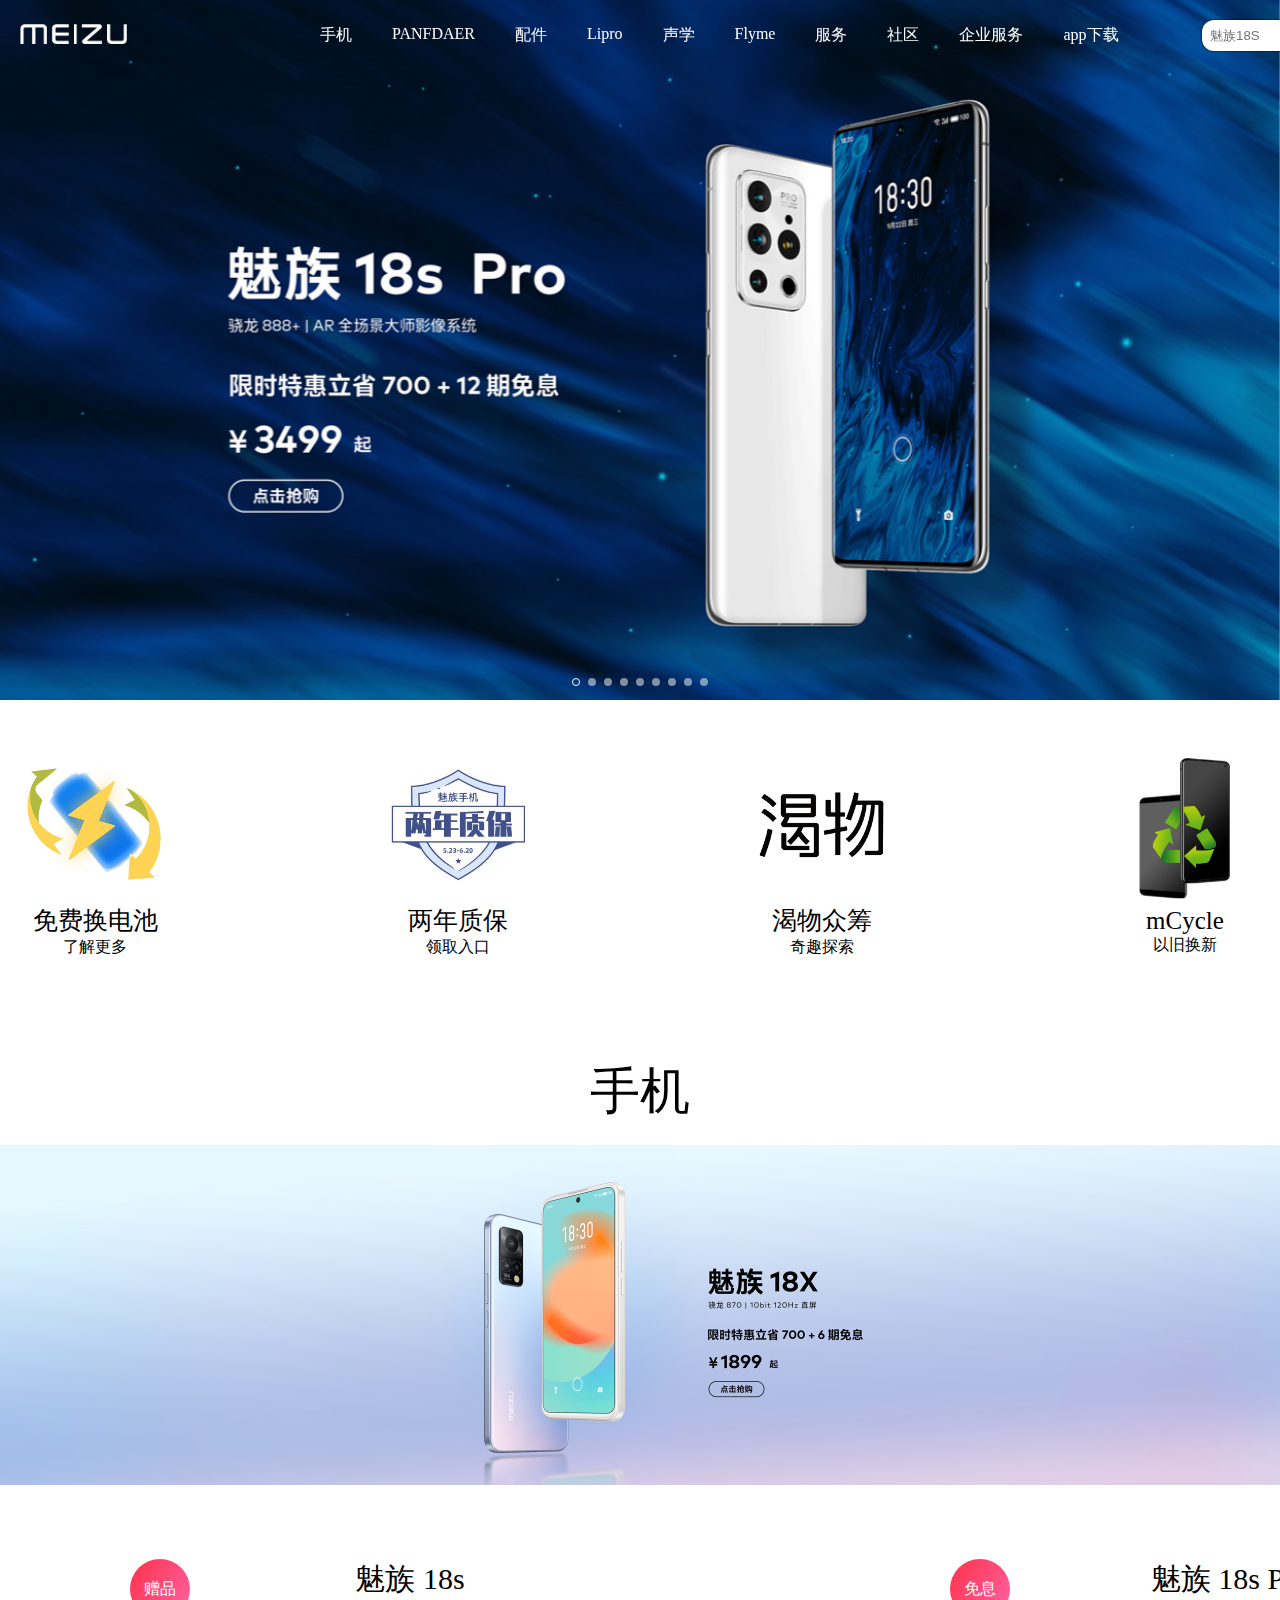
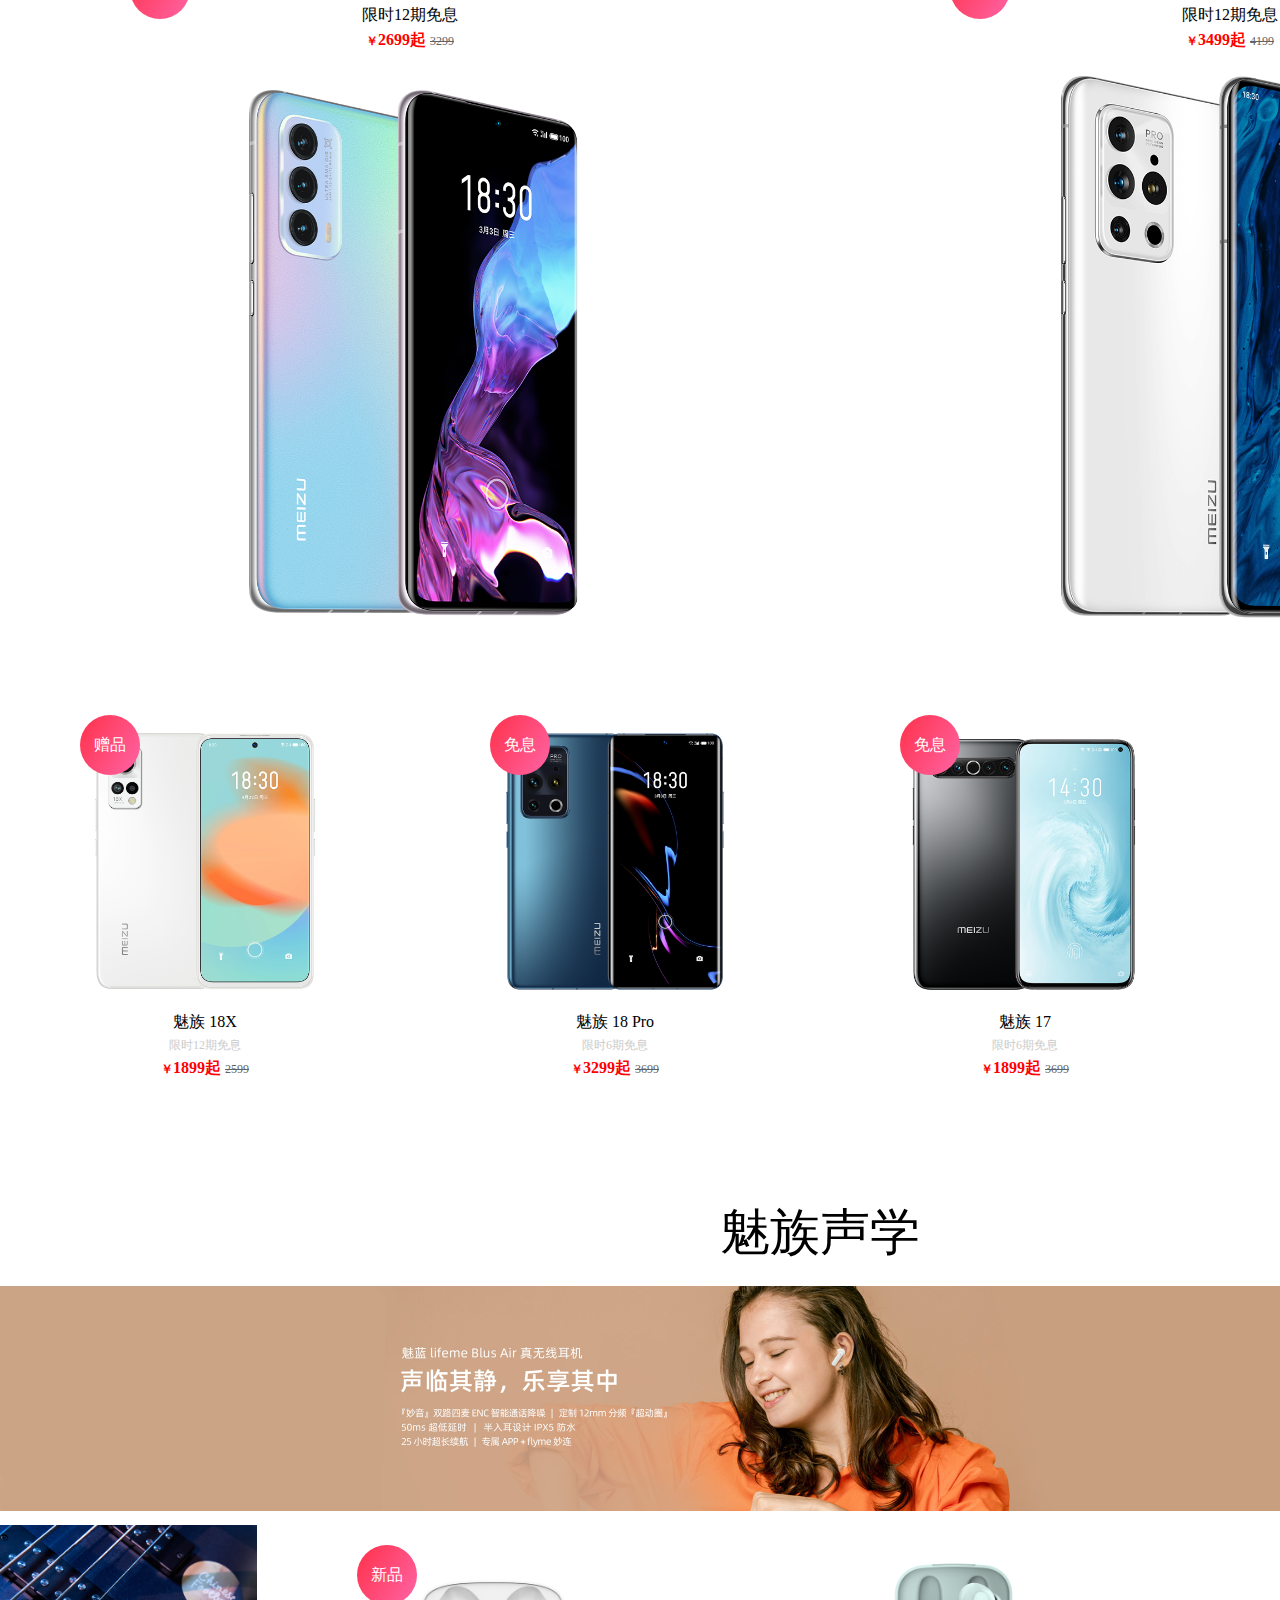
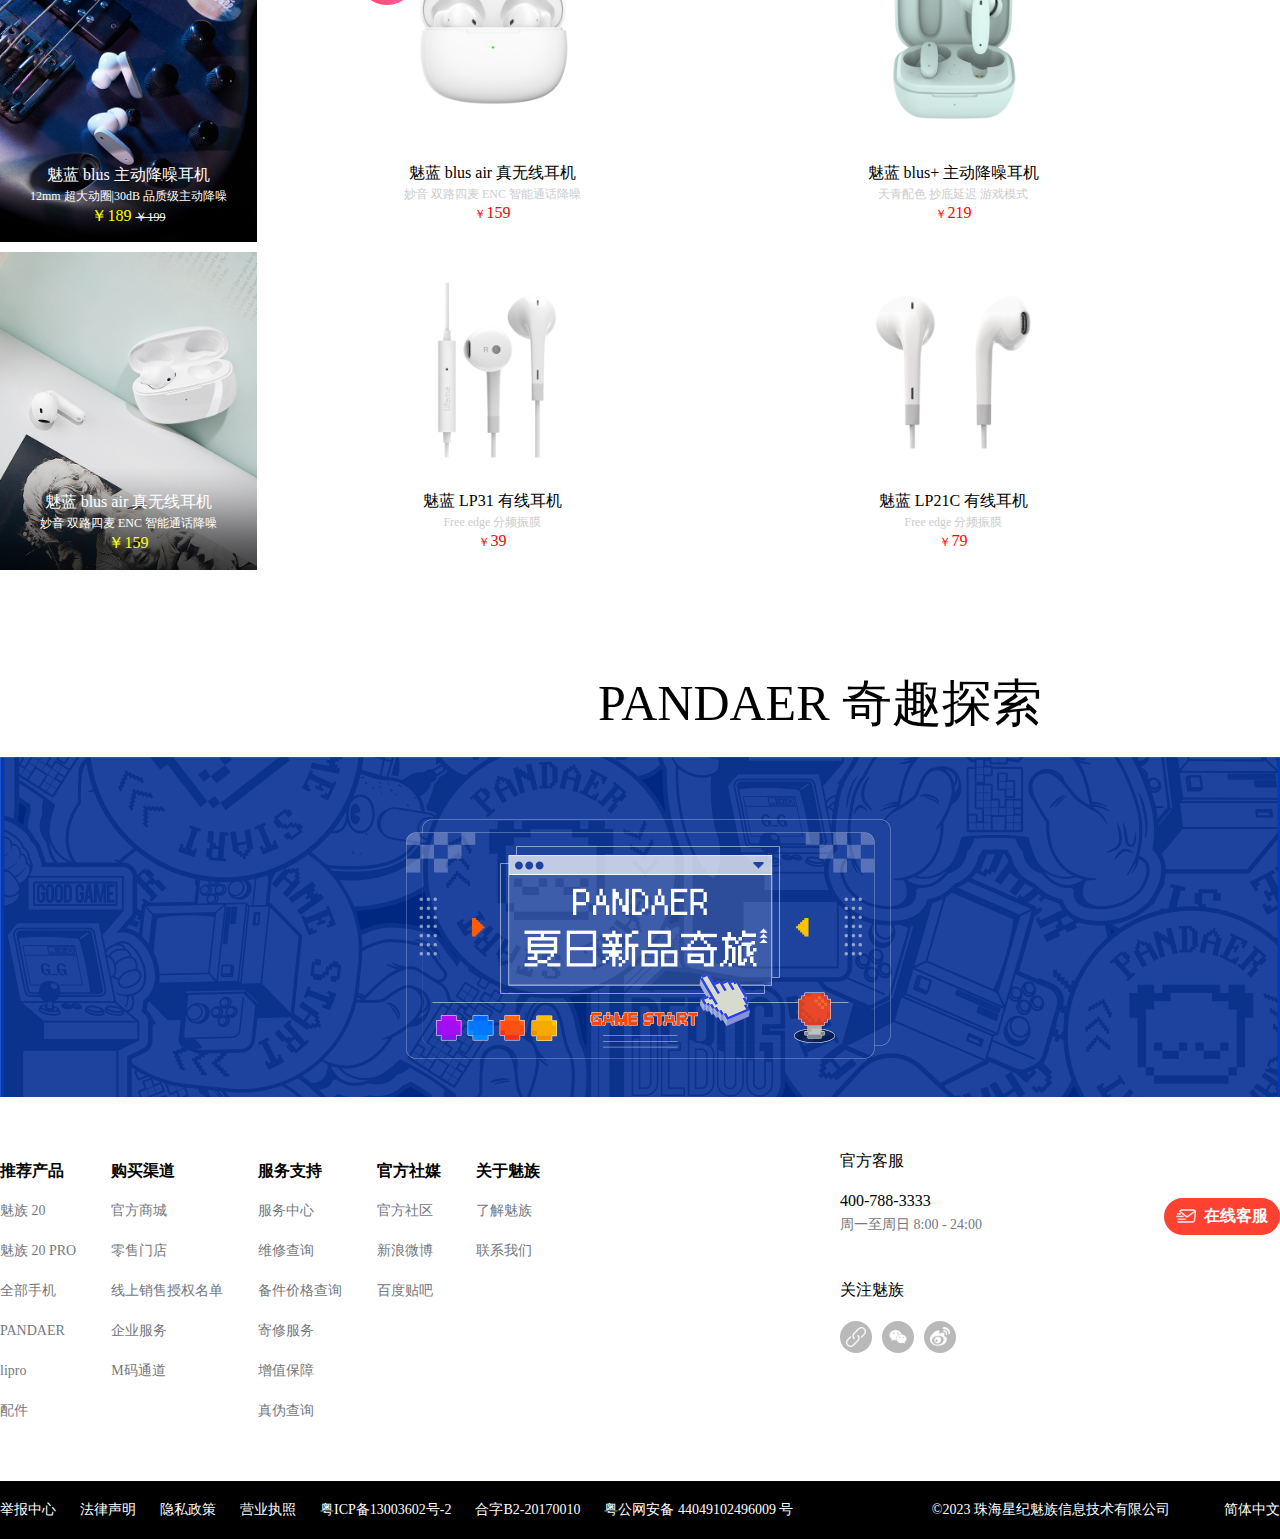
==== index.html @ b7e39a8d "init" ====
<!DOCTYPE html>
<html lang="en">

<head>
    <meta charset="UTF-8">
    <meta name="viewport" content="width=device-width, initial-scale=1.0">
    <title>魅族官网</title>
    <link rel="shortcut icon" href="favicon.ico" type="image/x-icon">
    <link rel="stylesheet" href="./iconfont/iconfont.css">
    <link rel="stylesheet" href="./css/index.css">
    <link rel="stylesheet" href="./css/style.css">
    <link rel="stylesheet" href="./swiper/swiper-bundle.min.css">
</head>

<body>
    <header>
        <nav class="navbar">
            <div class="logo">
                <img id="oLogo" src="img/logo.png" alt="logo">
            </div>
            <div class="nav-links">
                <ul>
                    <li class="navItem"><a href="#">手机</a></li>
                    <li class="navItem"><a href="#">PANFDAER</a></li>
                    <li class="navItem"><a href="#">配件</a></li>
                    <li class="navItem"><a href="#">Lipro</a></li>
                    <li class="navItem"><a href="#">声学</a></li>
                    <li class="navItem"><a href="#">Flyme</a></li>
                    <li class="navItem"><a href="#">服务</a></li>
                    <li class="navItem"><a href="#">社区</a></li>
                    <li class="navItem"><a href="#">企业服务</a></li>
                    <li class="navItem"><a href="#">app下载</a></li>
                </ul>
            </div>
            <div class="search-bar">
                <input id="barInput" type="text" placeholder="魅族18S">
                <div class="icons">
                    <span class="iconfont icon-sousuo1"></span>
                    <span class="iconfont icon-yonghu" id="span1">
                        <div id="yonghu">
                            <ul>
                                <li>立即登录</li>
                                <li>立即注册</li>
                                <li>我的订单</li>
                                <li>M码通道</li>
                            </ul>
                        </div>
                    </span>
                    <span class="iconfont icon-gouwuche" id="span2">
                        <div id="gouwuche">
                            <div>
                                <img style="padding-right: 20px;"
                                    src="[data-uri]"
                                    alt="">
                            </div>
                            <div>
                                登录后可显示<br>
                                您账号中已加入的商品哦~
                            </div>

                        </div>
                    </span>
                </div>
            </div>
        </nav>

        <div class="header-warp" id="hWH">
            <div class="itemBox">
                <div class="item">
                    <img src="https://openfile.meizu.com/group1/M00/0A/8B/Cgbj0WQk-ZyAUr2CAAtn_5Ybiy0392.png@240x240.jpg" alt="">
                    <p>魅族20</p>
                    <p>￥2999</p>
                </div>
                <div class="item">
                    <img src="https://openfile.meizu.com/group1/M00/0A/8A/Cgbj0WQk-NqACOenAAeyhorpFwc646.png@240x240.jpg" alt="">
                    <p>魅族 20 PRO</p>
                    <p>￥3999</p>
                </div>
                <div class="item">
                    <img src="https://openfile.meizu.com/group1/M00/0A/E5/Cgbj0WR0BCqANg2DAAOCHvx3wu8732.png@240x240.jpg" alt="">
                    <p>魅族 20 INFINITY 无界版</p>
                    <p>￥6299</p>
                </div>
            </div>
            <div class="itemBox">
                <div class="item">
                    <img src="https://openfile.meizu.com/group1/M00/0B/19/Cgbj0WSuasGAfgHmAAh86OkMCAU654.jpg@240x240.jpg" alt="">
                    <p>Air 真无线蓝牙耳机</p>
                    <p>￥149</p>
                </div>
                <div class="item">
                    <img src="https://openfile.meizu.com/group1/M00/0A/F7/Cgbj0WSBS2-AE91QAAZdmZUc29w717.jpg@240x240.jpg" alt="">
                    <p>宇宙之树 妙磁抗菌壳</p>
                    <p>￥139</p>
                </div>
                <div class="item">
                    <img src="https://openfile.meizu.com/group1/M00/0A/9B/Cgbj0WQo62-AJxL3AALuBs3j9ho543.jpg@240x240.jpg" alt="">
                    <p>PASA 妙磁抗菌壳</p>
                    <p>￥121</p>
                </div>
                <div class="item">
                    <img src="https://openfile.meizu.com/group1/M00/0A/B1/Cgbj0WQ2G76AdLdSAAouW44XWCU901.jpg@240x240.jpg" alt="">
                    <p>PASA iPhone 壳</p>
                    <p>￥138</p>
                </div>
                <div class="item">
                    <img src="https://openfile.meizu.com/group1/M00/0A/A4/Cgbj0WQqQCmAFu5xAAICp2nSs4A639.jpg@240x240.jpg" alt="">
                    <p>双肩包 限定版</p>
                    <p>￥579</p>
                </div>
                <div class="item">
                    <img src="https://openfile.meizu.com/group1/M00/0A/97/Cgbj0WQmqoWAPJhaAAKbCPLrZS4796.jpg@240x240.jpg" alt="">
                    <p>PASA 航宇之星 邮差包</p>
                    <p>￥339</p>
                </div>
                <div class="item">
                    <img src="https://openfile.meizu.com/group1/M00/0A/B9/Cgbj0GRnbNOAFd3DAAKLAR4CKJI360.jpg@240x240.jpg" alt="">
                    <p>宇宙之树 肤感 T 恤</p>
                    <p>￥138</p>
                </div>
            </div>
            <div class="itemBox">
                <div class="item">
                    <img src="https://openfile.meizu.com/group1/M00/0B/0B/Cgbj0WSY7taAFNlLAAHljQW1W-k706.jpg@240x240.jpg" alt="">
                    <p>35W 便携闪充移动电源</p>
                    <p>￥199</p>
                </div>
                <div class="item">
                    <img src="https://openfile.meizu.com/group1/M00/0A/6E/Cgbj0GQjozuAfx3aAAJ5gWUyX_c483.jpg@240x240.jpg" alt="">
                    <p>50W 无线潮充</p>
                    <p>￥299</p>
                </div>
                <div class="item">
                    <img src="https://openfile.meizu.com/group1/M00/0A/CA/Cgbj0GRvMSSAPFBzAAg_8KHA9tg580.png@240x240.jpg" alt="">
                    <p>SHARGE 随行移动电源</p>
                    <p>￥199</p>
                </div>
                <div class="item">
                    <img src="https://openfile.meizu.com/group1/M00/0A/68/Cgbj0GQZCHuATSZTAAGldOxxQmo151.jpg@240x240.jpg" alt="">
                    <p>80W GaN 动力电芯 潮充</p>
                    <p>￥129</p>
                </div>
                <div class="item">
                    <img src="https://openfile.meizu.com/group1/M00/0A/6C/Cgbj0GQhE3KAYXVvAAInE-x-ans744.jpg@240x240.jpg" alt="">
                    <p>67W GaN 潮充</p>
                    <p>￥199</p>
                </div>
                <div class="item">
                    <img src="https://openfile.meizu.com/group1/M00/0A/E8/Cgbj0WR1WC6AUXR4AAI7SAIPFMc616.jpg@240x240.jpg" alt="">
                    <p>80W 双口车载潮充</p>
                    <p>￥112</p>
                </div>
                <div class="item">
                    <img src="https://openfile.meizu.com/group1/M00/0A/83/Cgbj0WQjo72AY3xvAAO6HLtrmCU399.jpg@240x240.jpg" alt="">
                    <p>15W 妙磁车载无线潮充</p>
                    <p>￥199</p>
                </div>
                <div class="item">
                    <img src="https://openfile.meizu.com/group1/M00/0A/96/Cgbj0GQuf5iAT1ltAAqBNnksOp8972.jpg@240x240.jpg" alt="">
                    <p>PANDAER 240W 快充线</p>
                    <p>￥79</p>
                </div>
            </div>
            <div class="itemBox">
                <div class="item">
                    <img src="https://openfile.meizu.com/group1/M00/0A/11/Cgbj0WNbp8CAUYFbAAD2xrYu2zI681.jpg@240x240.jpg" alt="">
                    <p>学习护眼台灯</p>
                    <p>￥1799</p>
                </div>
                <div class="item">
                    <img src="https://openfile.meizu.com/group1/M00/09/EB/Cgbj0WM0FGiATf-cAAGwE1IA6NY669.jpg@240x240.jpg" alt="">
                    <p>智能吸顶灯</p>
                    <p>￥899</p>
                </div>
                <div class="item">
                    <img src="https://openfile.meizu.com/group1/M00/0A/39/Cgbj0WOX3CGAVEvdAAH4LjRsiv0384.jpg@240x240.jpg" alt="">
                    <p>明装筒射灯 E 系列</p>
                    <p>￥169</p>
                </div>
                <div class="item">
                    <img src="https://openfile.meizu.com/group1/M00/09/FC/Cgbj0GNaMI6AZRf5AAHnp9g-his565.jpg@240x240.jpg" alt="">
                    <p>筒射灯 A 系列</p>
                    <p>￥79</p>
                </div>
                <div class="item">
                    <img src="https://openfile.meizu.com/group1/M00/09/F5/Cgbj0WNCgVuAOPk-AAFUmL6Tcjs969.jpg@240x240.jpg" alt="">
                    <p>筒射灯 E 系列</p>
                    <p>￥229</p>
                </div>
                <div class="item">
                    <img src="https://openfile.meizu.com/group1/M00/08/CB/Cgbj0WEcn8OASyTuAARz8jCJdOs215.png@240x240.jpg" alt="">
                    <p>金属球泡</p>
                    <p>￥62</p>
                </div>
                <div class="item">
                    <img src="https://openfile.meizu.com/group1/M00/08/42/Cgbj0F_sMIOAE-gWAARaOyvWLSE861.png@240x240.jpg" alt="">
                    <p>地脚灯</p>
                    <p>￥89</p>
                </div>
                <div class="item">
                    <img src="https://openfile.meizu.com/group1/M00/08/57/Cgbj0V_sMaOATkp2AAEocl740bs986.png@240x240.jpg" alt="">
                    <p>智能蓝牙控制器</p>
                    <p>￥89</p>
                </div>
            </div>
        </div>

        <div class="last" style="display: none;">
            <div class="itemBox" id="lastitemBox">
                <div class="item"><img src="https://fms.res.meizu.com/dms/2023/06/13/a912f25c-54bc-4637-84a8-16ce96946dac.jpg" alt="" height="600px"></div>
            </div>
        </div>
    </header>

    <!-- 輪播圖 -->
        <div class="swiper mySwiper">
            <div class="swiper-wrapper">
                <div class="swiper-slide"><img src="img/banner.jpg" alt=""></div>
                <div class="swiper-slide"><img src="img/banner.jpg" alt=""></div>
                <div class="swiper-slide"><img src="img/banner.jpg" alt=""></div>
                <div class="swiper-slide"><img src="img/banner.jpg" alt=""></div>
                <div class="swiper-slide"><img src="img/banner.jpg" alt=""></div>
                <div class="swiper-slide"><img src="img/banner.jpg" alt=""></div>
                <div class="swiper-slide"><img src="img/banner.jpg" alt=""></div>
                <div class="swiper-slide"><img src="img/banner.jpg" alt=""></div>
                <div class="swiper-slide"><img src="img/banner.jpg" alt=""></div>
            </div>
            <div class="swiper-pagination"></div>
        </div>
    <!-- 輪播圖 -->

    <main>
        <div class="box1">
            <div class="imgs">
                <div>
                    <img src="img/0dda3b24-67fc-4d0f-b48f-5f9ece49d2bf.jpg" alt="">
                    <p class="up">免费换电池</p>
                    <p class="np">了解更多</p>
                </div>
                <div>
                    <img src="img/de75b7c1-c38d-4c7d-a491-36ceb1c294ab.jpg" alt="">
                    <p class="up">两年质保</p>
                    <p class="np">领取入口</p>
                </div>
                <div>
                    <img src="img/626fe48c-c5e7-4dae-b30a-d2b84eb6b64d.png" alt="">
                    <p class="up">渴物众筹</p>
                    <p class="np">奇趣探索</p>
                </div>
                <div>
                    <img src="img/13de22b5-2301-480f-99f9-778e4ff8644c.jpg" alt="">
                    <p class="up">mCycle</p>
                    <p class="np">以旧换新</p>
                </div>
            </div>
            <p style="font-size: 50px;text-align: center;margin-top: 100px;margin-bottom: 20px;">手机</p>
        </div>
        <div class="box2">
            <img src="./img/13ba272e-76cf-4330-9524-d1eb5006fbbc.jpg" alt="" width="100%">
        </div>
        <div class="box3">
            <div class="u">
                <div class="item">
                    <div class="xf">赠品</div>
                    <p class="up">魅族 18s</p>
                    <p style="height: 30px;line-height: 30px;">限时12期免息</p>
                    <div><span style="font-size: 12px;">￥</span><span>2699起 </span><s> 3299</s></div>
                    <img class="sj" src="img/Cgbj0WFESxKAJDr9AAu2UAchMWg966.png" alt="">
                </div>
                <div class="item">
                    <div class="xf">免息</div>
                    <p class="up">魅族 18s Pro</p>
                    <p style="height: 30px;line-height: 30px;">限时12期免息</p>
                    <div><span style="font-size: 12px;">￥</span><span>3499起 </span> <s> 4199</s></div>
                    <img class="sj" src="img/Cgbj0WFETByAf6j8AAOqMS-Erfk097.png" alt="">
                </div>
            </div>
            <div class="n">
                <div class="item">
                    <div class="xf">赠品</div>
                    <img class="sj" src="img/Cgbj0WFD_MGADSsqAAfmpmbsmOI365.png" alt="">
                    <p>魅族 18X</p>
                    <p style="color: #ccc; font-size: 12px; height: 25px;line-height: 25px;">限时12期免息</p>
                    <div><span style="font-size: 12px;">￥</span><span>1899起 </span><s> 2599</s></div>
                </div>
                <div class="item">
                    <div class="xf">免息</div>
                    <img class="sj" src="img/Cgbj0GA_TnOAU8S5AAgk9Kng308426.png" alt="">
                    <p>魅族 18 Pro</p>
                    <p style="color: #ccc; font-size: 12px; height: 25px;line-height: 25px;">限时6期免息</p>
                    <div><span style=" font-size: 12px;">￥</span><span>3299起 </span><s> 3699</s>
                    </div>
                </div>
                <div class="item">
                    <div class="xf">免息</div>
                    <img class="sj" src="img/Cgbj0F7DQeWAUkShAAu7aRveUhw617.png" alt="">
                    <p>魅族 17</p>
                    <p style="color: #ccc; font-size: 12px; height: 25px;line-height: 25px;">限时6期免息</p>
                    <div><span style=" font-size: 12px;">￥</span><span>1899起 </span><s> 3699</s>
                    </div>
                </div>
                <div class="item">
                    <img class="sj" src="img/Cgbj0GHedjCAREsZAASz4MNFuOE087.jpg" alt="">
                    <p>魅族 10</p>
                    <p style="color: #ccc; font-size: 12px; height: 25px;line-height: 25px;">flyme 9 Lite | 大电池 | 大屏幕
                    </p>
                    <div><span style=" font-size: 12px;">￥</span><span>699起</span>
                    </div>
                </div>
            </div>
            <p style="font-size: 50px;text-align: center;margin-top: 100px;margin-bottom: 20px;">魅族声学</p>
        </div>
        <div class="box4">
            <img src="./img/2e24ebb1-ca54-44f9-9f59-1d553761aaec.jpg" alt="" width="100%">
        </div>
        <div class="box5">
            <div class="box_y">
                <div class="box_xf">
                    <div>
                        <img src="img/4197cdad-be8f-456d-b61d-7d06256cbf20.jpg" alt="" height="317.97px">
                    </div>
                    <div class="box_in">
                        <p>魅蓝 blus 主动降噪耳机</p>
                        <p class="np">12mm 超大动圈|30dB 品质级主动降噪</p>
                        <div><span>￥</span><span>189 </span><s> ￥199</s></div>
                    </div>
                </div>
                <div class="box_2 box5_shadow">
                    <div class="box_u">
                        <div class="u">新品</div>
                        <img class="sj" src="img/Cgbj0GKGCUaAOBuWAAM7b03i-Xc558.png" alt="">
                    </div>
                    <div class="box_n">
                        <p>魅蓝 blus air 真无线耳机</p>
                        <p class="mid">妙音 双路四麦 ENC 智能通话降噪</p>
                        <div><span style="font-size: 12px;">￥</span><span>159</span></div>
                    </div>
                </div>
                <div class="box5_shadow">
                    <div class="box_u">
                        <img class="sj" src="img/Cgbj0WF71CCAb7ysAAYaq1oetKc690.png" alt="">
                    </div>
                    <div class="box_n">
                        <p>魅蓝 blus+ 主动降噪耳机</p>
                        <p class="mid">天青配色 抄底延迟 游戏模式</p>
                        <div><span style="font-size: 12px;">￥</span><span>219</span></div>
                    </div>
                </div>
                <div class="box5_shadow">
                    <div class="box_u">
                        <img class="sj" src="img/Cgbj0WKGCXSALP1UAAJ1VUcPSAc234.png" alt="">
                    </div>
                    <div class="box_n">
                        <p>魅蓝 HIFI 解码耳机 Pro</p>
                        <p class="mid">高性能DAC解码芯片 | 独立 AMP 二级功效</p>
                        <div><span style="font-size: 12px;">￥</span><span>129</span></div>
                    </div>
                </div>
            </div>
            <div class="box_y">
                <div class="box_xf">
                    <div>
                        <img src="img/dbe7b6f3-87d2-4c8a-a850-708fd0135595.jpg" alt="" height="317.97px">
                    </div>
                    <div class="box_in">
                        <p>魅蓝 blus air 真无线耳机</p>
                        <p class="np">妙音 双路四麦 ENC 智能通话降噪</p>
                        <div><span>￥</span><span>159</span></div>
                    </div>
                </div>
                <div class="box_2 box5_shadow">
                    <div class="box_u">
                        <img class="sj" src="img/Cgbj0WKGCZCAHqYOAAK-tBVe_lM406.png" alt="">
                    </div>
                    <div class="box_n">
                        <p>魅蓝 LP31 有线耳机</p>
                        <p class="mid">Free edge 分频振膜</p>
                        <div><span style="font-size: 12px;">￥</span><span>39</span></div>
                    </div>
                </div>
                <div class="box5_shadow">
                    <div class="box_u">
                        <img class="sj" src="img/Cgbj0GGvMEGAK8VXAAMwbBP63d8563.png" alt="">
                    </div>
                    <div class="box_n">
                        <p>魅蓝 LP21C 有线耳机</p>
                        <p class="mid">Free edge 分频振膜</p>
                        <div><span style="font-size: 12px;">￥</span><span>79</span></div>
                    </div>
                </div>
                <div class="box5_shadow">
                    <div class="box_u">
                        <img class="sj" src="img/Cgbj0WFNm6CAQWo1AALl7FZKaN4346.png" alt="">
                    </div>
                    <div class="box_n">
                        <p>魅蓝 HIFI 解码耳放</p>
                        <p class="mid">高性能DAC解码芯片</p>
                        <div><span style="font-size: 12px;">￥</span><span>79</span></div>
                    </div>
                </div>
            </div>
            <p style="font-size: 50px;text-align: center;margin-top: 100px;margin-bottom: 20px;">PANDAER 奇趣探索</p>
        </div>
        <div class="box6">
            <img src="./img/d23d7877-42d3-4d60-b8dd-4a849b5e4d3a.jpg" alt="" width="100%">
        </div>
    </main>

    <!-- 底部 -->
    <div class="footer">
        <div class="left">
            <div>
                <ul>
                    <li>推荐产品</li>
                    <li><a href="#">魅族 20</a></li>
                    <li><a href="#">魅族 20 PRO</a></li>
                    <li><a href="#">全部手机</a></li>
                    <li><a href="#">PANDAER</a></li>
                    <li><a href="#">lipro</a></li>
                    <li><a href="#">配件</a></li>
                </ul>
            </div>
            <div>
                <ul>
                    <li>购买渠道</li>
                    <li><a href="#">官方商城</a></li>
                    <li><a href="#">零售门店</a></li>
                    <li><a href="#">线上销售授权名单</a></li>
                    <li><a href="#">企业服务</a></li>
                    <li><a href="#">M码通道</a></li>
                </ul>
            </div>
            <div>
                <ul>
                    <li>服务支持</li>
                    <li><a href="#">服务中心</a></li>
                    <li><a href="#">维修查询</a></li>
                    <li><a href="#">备件价格查询</a></li>
                    <li><a href="#">寄修服务</a></li>
                    <li><a href="#">增值保障</a></li>
                    <li><a href="#">真伪查询</a></li>
                </ul>
            </div>
            <div>
                <ul>
                    <li>官方社媒</li>
                    <li><a href="#">官方社区</a></li>
                    <li><a href="#">新浪微博</a></li>
                    <li><a href="#">百度贴吧</a></li>
                </ul>
            </div>
            <div>
                <ul>
                    <li>关于魅族</li>
                    <li><a href="#">了解魅族</a></li>
                    <li><a href="#">联系我们</a></li>
                </ul>
            </div>
        </div>
        <div class="right">
            <div class="first_list">官方客服</div>
            <div class="R-item2">
                <div>
                    <p>400-788-3333</p>
                    <p>周一至周日 8:00 - 24:00</p>
                </div>
                <div><img style="padding-right: 8px;" src="img/xinxi.png" alt="" width="20px">在线客服</div>
            </div>
            <div class="first_list">关注魅族</div>
            <div class="R-last">
                <div id="R-last-share">
                    <img class="Ricon" src="img/share.png" alt="图片">
                    <div id="share-M">
                        <img src="https://fms.res.meizu.com/dms/2019/01/07/26b50023-fde7-4f23-ae32-3aa39585f4c4.png"
                            alt="" width="100%">
                    </div>
                </div>
                <div id="R-last-wechat">
                    <img class="Ricon" src="img/wechat.png" alt="图片">
                    <div id="wechat-M">
                        <img src="https://fms.res.meizu.com/dms/2023/03/07/7114bda2-ab7b-4a48-9602-6b97cb7f583a.jpg"
                            alt="" width="100%">
                    </div>
                </div>
                <div id="R-last-weibo">
                    <img class="Ricon" src="img/weibo.png" alt="图片">
                </div>
            </div>
        </div>
    </div>
    <div class="footer_bt">
        <div class="footer_flex">
            <div class="bt_l">
                <ul>
                    <li id="ft-first">
                        <a href="#">举报中心</a>
                        <div id="jubanle">
                            <p><a href="#">涉未成年人网络有害信息举报专区 电话：12377</a></p>
                            <p><a href="#">网络违法违规人员举报专区</a></p>
                            <p><a href="#">涉网络暴力有害信息举报专区</a></p>
                        </div>
                    </li>
                    <li><a href="#">法律声明</a></li>
                    <li><a href="#">隐私政策</a></li>
                    <li><a href="#">营业执照</a></li>
                    <li><a href="#">粤ICP备13003602号-2</a></li>
                    <li><a href="#">合字B2-20170010</a></li>
                    <li><a href="#">粤公网安备 44049102496009 号</a></li>
                </ul>
            </div>
            <div class="bt_r">
                <div>©2023 珠海星纪魅族信息技术有限公司</div>
                <div id="br_r_on">
                    <img style="padding-right: 8px;"
                        src="https://fms.res.meizu.com/dms/2017/12/18/1c31db15-ab85-4932-8e6c-edfd6039bc60.png" alt=""
                        width="16px">简体中文
                    <div id="yuyan">
                        <ul>
                            <li><img style="padding-right: 8px;"
                                    src="https://fms.res.meizu.com/dms/2017/12/18/1c31db15-ab85-4932-8e6c-edfd6039bc60.png"
                                    alt="" width="16px">简体中文</li>
                            <li><img style="padding-right: 8px;"
                                    src="https://fms.res.meizu.com/dms/2017/12/18/85fba643-95ca-4db1-991c-43e66f108afb.png"
                                    alt="" width="16px">繁体中文</li>
                            <li><img style="padding-right: 8px;"
                                    src="https://fms.res.meizu.com/dms/2021/02/01/eb611060-5ab5-4128-a64a-63d1e6c8ada4.png"
                                    alt="" width="16px">English</li>
                            <li><img style="padding-right: 8px;"
                                    src="https://fms.res.meizu.com/dms/2017/12/18/e743e97c-71af-4853-a91d-bd81c2d3a31c.png"
                                    alt="" width="16px">Русский</li>
                        </ul>
                    </div>
                </div>
            </div>
        </div>
    </div>
</body>
<script src="swiper/swiper-bundle.min.js"></script>
<script src="js/index.js"></script>
<script>
    var swiper = new Swiper(".mySwiper", {
        spaceBetween: 30,
        centeredSlides: true,
        autoplay: {
            delay: 2500,
            disableOnInteraction: false,
        },
        pagination: {
            el: ".swiper-pagination",
            clickable: true,
        },
        navigation: {
            nextEl: ".swiper-button-next",
            prevEl: ".swiper-button-prev",
        },
    });
</script>

</html>
---- iconfont/iconfont.css ----
@font-face {
  font-family: "iconfont"; /* Project id 4156386 */
  src: url('iconfont.woff2?t=1688712842219') format('woff2'),
       url('iconfont.woff?t=1688712842219') format('woff'),
       url('iconfont.ttf?t=1688712842219') format('truetype');
}

.iconfont {
  font-family: "iconfont" !important;
  font-size: 16px;
  font-style: normal;
  -webkit-font-smoothing: antialiased;
  -moz-osx-font-smoothing: grayscale;
}

.icon-gouwuchekong:before {
  content: "\e600";
}

.icon-luyin:before {
  content: "\e601";
}

.icon-yonghu:before {
  content: "\e658";
}

.icon-gouwuche:before {
  content: "\e73d";
}

.icon-sousuo:before {
  content: "\e752";
}

.icon-yonghu1:before {
  content: "\e788";
}

.icon-xiangyoujiantou:before {
  content: "\e65f";
}

.icon-xiangzuojiantou:before {
  content: "\e660";
}

.icon-sousuo1:before {
  content: "\e693";
}

.icon-sousuo2:before {
  content: "\e86e";
}

.icon-gouwuche1:before {
  content: "\e899";
}

.icon-sousuo3:before {
  content: "\e632";
}

.icon-dian:before {
  content: "\ec1e";
}

.icon-anniu_jiantouxiangzuo_o:before {
  content: "\eb89";
}

.icon-anniu-jiantouxiangyou_o:before {
  content: "\eb8c";
}

.icon-yonghu2:before {
  content: "\e60a";
}

.icon-dianzan:before {
  content: "\e8ad";
}

.icon-location:before {
  content: "\e604";
}
---- css/index.css ----
header {
    position: absolute;
    top: 0;
    z-index: 10;
    left: 50%;
    transform: translateX(-50%);
    width: 100%;
}

.navbar {
    display: flex;
    justify-content: space-between;
    align-items: center;
    padding: 20px;
    /* background-color: aqua; */
    width: 100%;
    max-width: 1440px;
    min-width: 1440px;
    margin: 0 auto;
    color: #fff;
    z-index: 10 !important;
}

.logo img {
    height: 20px;
}

.nav-links ul {
    display: flex;
    list-style: none;
    margin: 0 0 0 150px;
    padding: 0;
}

.nav-links li {
    margin-right: 40px;
}

.nav-links a {
    text-decoration: none;
    transition: all 0.5s;
    color: white;
}

.search-bar {
    display: flex;
    justify-content: space-between;
    align-items: center;
    position: relative;
}

.search-bar input {
    padding: 8px;
    border: none;
    border-radius: 12px;
    margin-right: 10px;
}

.icons{
    transition: all 0.5s;
}

.icons span {
    width: 20px;
    height: 20px;
    margin-right: 5px;
    color: #fff;
}

.icons span:first-child {
    position: absolute;
    left: 150px;
    color: #000;
    top: 50%;
    transform: translateY(-50%);
}


.box1 {
    margin-top: 50px;
}

.box1 .imgs {
    display: flex;
    justify-content: space-between;
    width: 100%;
    max-width: 1240px;
    min-width: 1240px;
    margin: 0 auto;
    align-items: center;
    text-align: center;
}

.box1 .imgs img {
    width: 150px;
    transition: all 0.5s;
}

.box1 .imgs img:hover{
    -webkit-filter: brightness(120%);
    filter: brightness(120%);
}

.box1 .imgs div .up {
    font-size: 25px;
}

.box2 {
    width: 100%;
}

.box3 {
    width: 100%;
    max-width: 1640px;
    min-width: 1640px;
    margin: 50px auto 0;
}

.box3 .item{
    background-color: white;
    padding: 20px 0;
    margin: 0 10px;
    transition: all 0.5s;
    border-radius: 12px;
}

.box3 .item:hover{
    box-shadow: 0 8px 30px rgb(0,0,0,0.3);
}

.box3 s {
    font-size: 12px;
    color: rgb(99, 99, 99);
}

.box3 span {
    font-weight: 600;
}

.box3 .u {
    display: flex;
    justify-content: space-between;
    text-align: center;
}

.box3 .u .item .sj {
    width: 75%;
}

.box3 .u .item .up {
    font-size: 30px;
}

span {
    color: red;
}

.box3 .u .item {
    position: relative;
}

.box3 .item .xf {
    position: absolute;
    left: 120px;
    background-image: linear-gradient(120deg,#ff3149,#ff64a6);
    width: 60px;
    height: 60px;
    line-height: 60px;
    color: #fff;
    font-size: 16px;
    text-align: center;
    border-radius: 50%;
}

.box3 .n {
    display: flex;
    justify-content: space-between;
    text-align: center;
    margin-top: 20px;
}

.box3 .n .item .sj {
    width: 75%;
}

span {
    color: red;
}

.box3 .n .item {
    position: relative;
}

.box3 .n .item .xf {
    position: absolute;
    left: 70px;
}

.box5 {
    width: 100%;
    max-width: 1640px;
    min-width: 1640px;
    margin: 0 auto;
}

.box5 .box5_shadow{
    transition: all 0.5s;
    margin-left: 10px;
    background-color: #fff;
}

.box5 .box5_shadow:hover{
    box-shadow: 0 8px 30px rgb(0,0,0,0.3);
}

.box5 .box_y {
    display: flex;
    justify-content: space-between;
    text-align: center;
    margin-top: 10px;
    height: 317.97px;
}

.box5 .box_y .sj {
    width: 52%;
}

.box5 .box_y .box_xf {
    position: relative;
}

.box5 .box_y .box_xf .box_in {
    position: absolute;
    text-align: center;
    top: 240px;
    left: 50%;
    color: #fff;
    transform: translateX(-50%);
    width: 100%;
}

.box5 .box_y .box_xf .box_in span {
    color: yellow;
}

.box5 .box_y .box_xf .box_in .np {
    font-size: 12px;
    font-weight: 100;
    line-height: 20px;
    height: 20px;
}

.box5 .box_y .box_xf .box_in s {
    font-size: 12px;
}

.box5 .box_y .box_2 .box_u {
    position: relative;
}

.box5 .box_y .box_2 .box_u .u {
    position: absolute;
    top: 20px;
    left: 90px;
    background-image: linear-gradient(120deg,#ff3149,#ff64a6);
    width: 60px;
    height: 60px;
    line-height: 60px;
    color: #fff;
    font-size: 16px;
    text-align: center;
    border-radius: 50%;
}

.mid {
    color: #ccc;
    font-size: 12px;
    height: 20px;
    line-height: 20px;
}

/* 輪播圖 */
.swiper {
    width: 100%;
    height: 700px;
}

.swiper-slide {
    text-align: center;
    font-size: 18px;
    background: #fff;

    /* Center slide text vertically */
    display: -webkit-box;
    display: -ms-flexbox;
    display: -webkit-flex;
    display: flex;
    -webkit-box-pack: center;
    -ms-flex-pack: center;
    -webkit-justify-content: center;
    justify-content: center;
    -webkit-box-align: center;
    -ms-flex-align: center;
    -webkit-align-items: center;
    align-items: center;
}

.swiper-slide img {
    display: block;
    width: 100%;
    height: 100%;
    object-fit: cover;
}

.header-warp {
    width: 100%;
    margin: 0 auto;
}

.itemBox {
    z-index: 10;
    display: none;
    justify-content: center;
    text-align: center;
}

.itemBox .item {
    padding: 20px;
}

.itemBox .item img{
    height: 120px;
}
.itemBox .item p{
    font-size: 13px;
    width: 120px;
    -webkit-line-clamp: 1;
    white-space: nowrap;
    overflow: hidden;
    text-overflow: ellipsis;
    height: 20px;
    line-height: 20px;
}

.itemBox .item p:last-child{
    font-size: 12px;
}

.iconfont {
    text-shadow: 0 0 2px black;
    font-size: 20px;
}

#barInput {
    box-shadow: 0 0 2px black;
}

.icon-yonghu {
    position: relative;
}

#yonghu {
    text-shadow: none !important;
    position: absolute;
    right: 50%;
    transform: translateX(50%);
    top: 31px;
    width: 100px;
    text-align: center;
    font-size: 14px;
    background-color: #fff;
    color: #000;
    border-radius: 12px;
    box-shadow: 0 0 2px black;
    display: none;
    overflow: hidden;
}

#yonghu ul li {
    list-style: none;
    padding: 4px 0;
    transition: all 0.5s;
}

#yonghu ul li:hover {
    color: red;
    background-color: #ccc;
}


#span2 {
    position: relative;
}

#gouwuche {
    text-shadow: none !important;
    position: absolute;
    right: -11px;
    /* transform: translateX(50%); */
    top: 31px;
    width: 300px;
    padding: 32px 0;
    /* text-align: center; */
    font-size: 14px;
    background-color: #fff;
    color: #737880;
    border-radius: 12px;
    box-shadow: 0 0 2px black;
    display: none;
    justify-content: center;
    overflow: hidden;
}

.last {
    width: 100%;
    margin: 0 auto;
}

.last img{
    height: 320px !important;
}

body {
    width: 100%;
    max-width: 100%;
}

/* 底部 */
.footer {
    display: flex;
    width: 100%;
    max-width: 1440px;
    margin: 0 auto;
    padding: 50px 0;
}

.footer .left {
    width: 100%;
    max-width: 700px;
    display: flex;
    justify-content: space-between;
    padding-right: 200px;
}

.footer .left div ul {
    text-align: left;
    list-style: none;
    margin: 0;
    padding: 0;
}

.footer .left div ul li{
    height: 40px;
    line-height: 40px;
    font-size: 14px;
}

.footer .left div ul li a{
    text-decoration: none;
    color: #737880;
    transition: all 0.5s;
}

.footer .left div ul li a:hover {
    color: #ff4132;
}

.footer .left div ul li:first-child {
    font-size: 16px !important;
    font-weight: 700;
    color: black !important;
    cursor: none;
}

.footer .right {
    width: 100%;
    max-width: 440px;
    padding-left: 100px;
}

.R-item2 {
    display: flex;
    justify-content: space-between;
    align-items: center;
    margin: 20px 0 40px 0;
}

.R-item2 div:last-child {
    background-color: #ff4132;
    padding: 8px 12px;
    color: white;
    font-weight: 700;
    border-radius: 50px;
    display: flex;
    align-items: center;
    cursor: pointer;
}

.R-item2 div:last-child:hover{
    opacity: 0.8;
}

.R-item2 div:first-child p:last-child {
    font-size: 14px;
    height: 30px;
    line-height: 30px;
    color: #737880;
}

.right .R-last {
    display: flex;
    margin-top: 20px;
}

#R-last-share{
    position: relative;
}

#share-M{
    position: absolute;
    bottom: 40px;
    left: 50%;
    transform: translateX(-50%);
    background-color: none !important;
    display: none;
    text-align: center;
}

#R-last-wechat{
    position: relative;
}

#share-M img{
    width: 124px;
}

#wechat-M img{
    width: 124px;
}

#R-last-wechat{
    position: relative;
}

#wechat-M{
    position: absolute;
    bottom: 40px;
    left: 50%;
    transform: translateX(-50%);
    background-color: none !important;
    display: none;
    text-align: center;
}

#R-last-share {
    width: 32px;
    height: 32px;
    border-radius: 50%;
    background-color: #b9b9b9;
    margin-right: 10px;
    display: flex;
    justify-content: center;
    align-items: center;
    transition: all 0.5s;
}

#R-last-wechat{
    width: 32px;
    height: 32px;
    border-radius: 50%;
    background-color: #b9b9b9;
    margin-right: 10px;
    display: flex;
    justify-content: center;
    align-items: center;
    transition: all 0.5s;
}
#R-last-weibo{
    width: 32px;
    height: 32px;
    border-radius: 50%;
    background-color: #b9b9b9;
    margin-right: 10px;
    display: flex;
    justify-content: center;
    align-items: center;
    transition: all 0.5s;
}

#R-last-share:hover,#R-last-wechat:hover,#R-last-weibo:hover {
    background-color: #ff4132;
}

.right .R-last .Ricon {
    width: 20px;
    height: 20px;
}

.footer_bt {
    background-color: #000;
    padding: 20px 0;
    font-size: 14px;
}

#ft-first {
    position: relative;
}

#jubanle {
    position: absolute;
    left: 0;
    bottom: 31px;
    width: 300px;
    font-size: 14px;
    background-color: #fff;
    color: #000;
    border-radius: 12px;
    box-shadow: 0 0 2px black;
    overflow: hidden;
    display: none;
    padding: 15px;
}

#jubanle p{
    padding: 5px 0;
}

#jubanle a {
    text-decoration: none;
    color: #000;
    transition: all 0.5s;
    font-size: 13px;
}

#jubanle p a:hover {
    color: #7c7c7c;
}

.footer_bt .footer_flex {
    color: white;
    width: 100%;
    max-width: 1440px;
    margin: 0 auto;
    display: flex;
    justify-content: space-between;
    align-items: center;
}

.footer_bt .bt_l ul {
    list-style-type: none;
    padding: 0;
    margin: 0;
    display: flex;
}

.footer_bt .bt_l ul li a {
    text-decoration: none;
    color: #fff;
    margin-right: 24px;
}

.footer_bt .bt_l ul li a:hover{
    color: #51514B;
}

.footer_bt .bt_r {
    display: flex;
}

.footer_bt .bt_r div:first-child {
    padding-right: 30px;
}

.footer_bt .bt_r div:last-child {
    display: flex;
    align-items: center;
}

#br_r_on {
    position: relative;
    cursor: pointer;
}

#br_r_on #yuyan{
    position: absolute;
    bottom: 30px;
    color: #000;
    background-color: white;
    box-shadow: 0 0 2px black;
    left: 50%;
    transform: translateX(-50px);
    border-radius: 12px;
    display: none;
}

#br_r_on #yuyan ul{
    list-style: none;
    margin: 0;
    padding: 10px 20px;
    width: 80px;
    text-align: center;
}

#br_r_on #yuyan ul li{
    padding: 5px 0;
    display: flex;
    align-items: center;
    cursor: pointer;
}

.swiper-pagination-bullet{
    background-color: #fff !important;
    opacity: 0.5 !important;
}

.swiper-pagination-bullet-active{
    background-color: transparent !important;
    border: 1px solid white !important;
    opacity: 1 !important;
    box-sizing: border-box;
}
---- css/style.css ----
*{
    padding: 0;
    margin: 0;
}
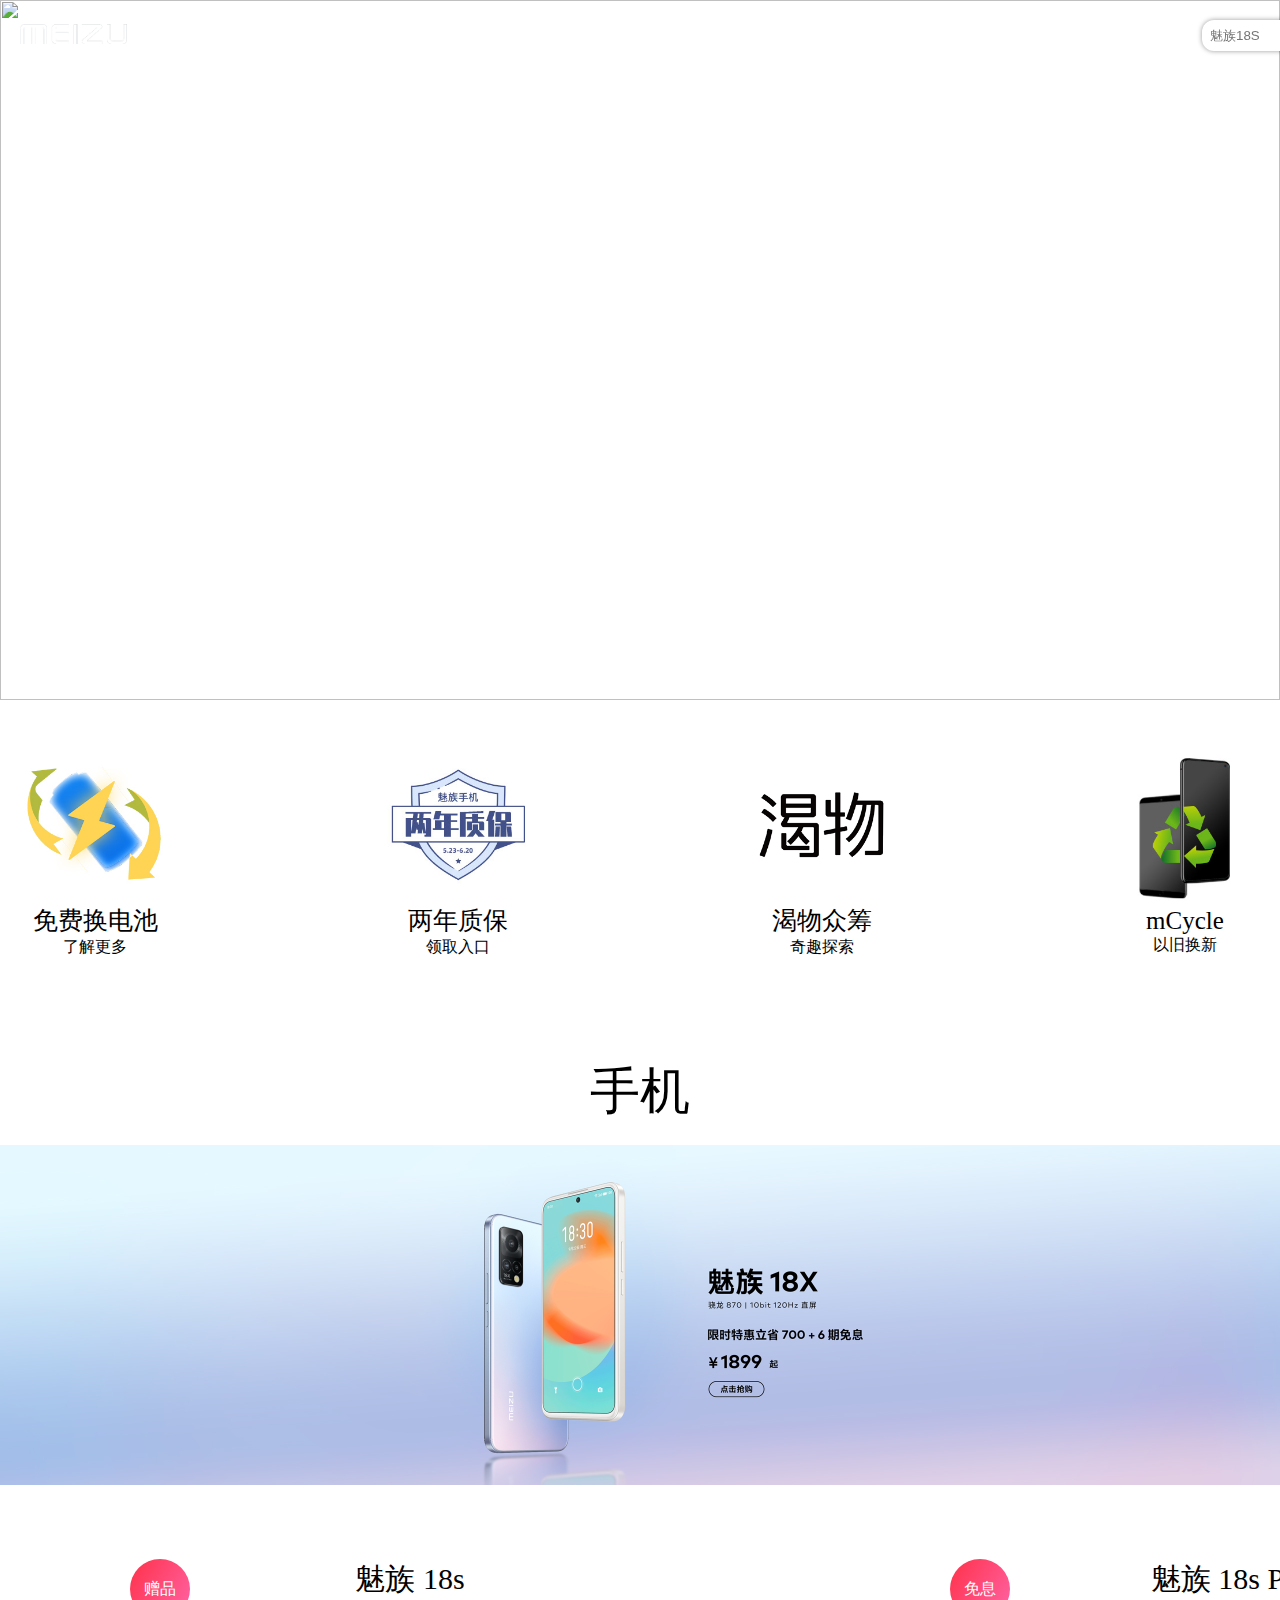
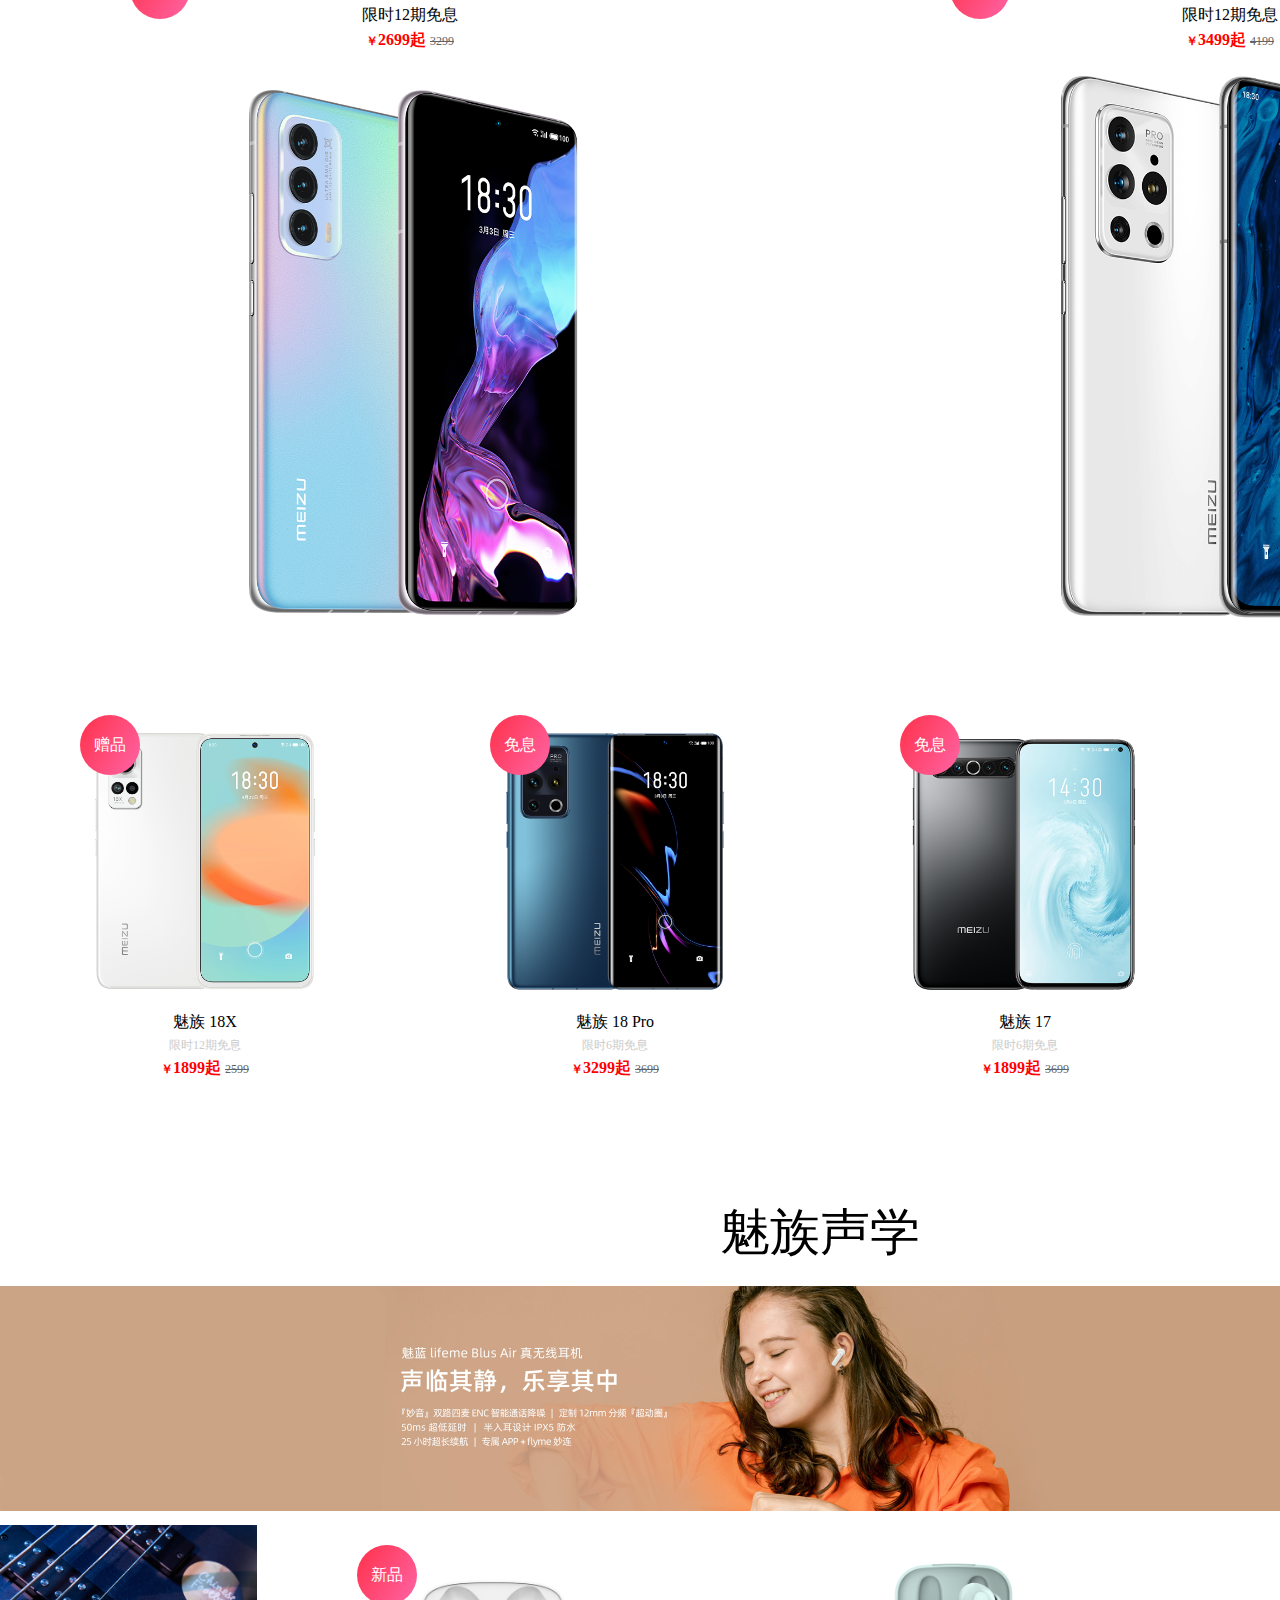
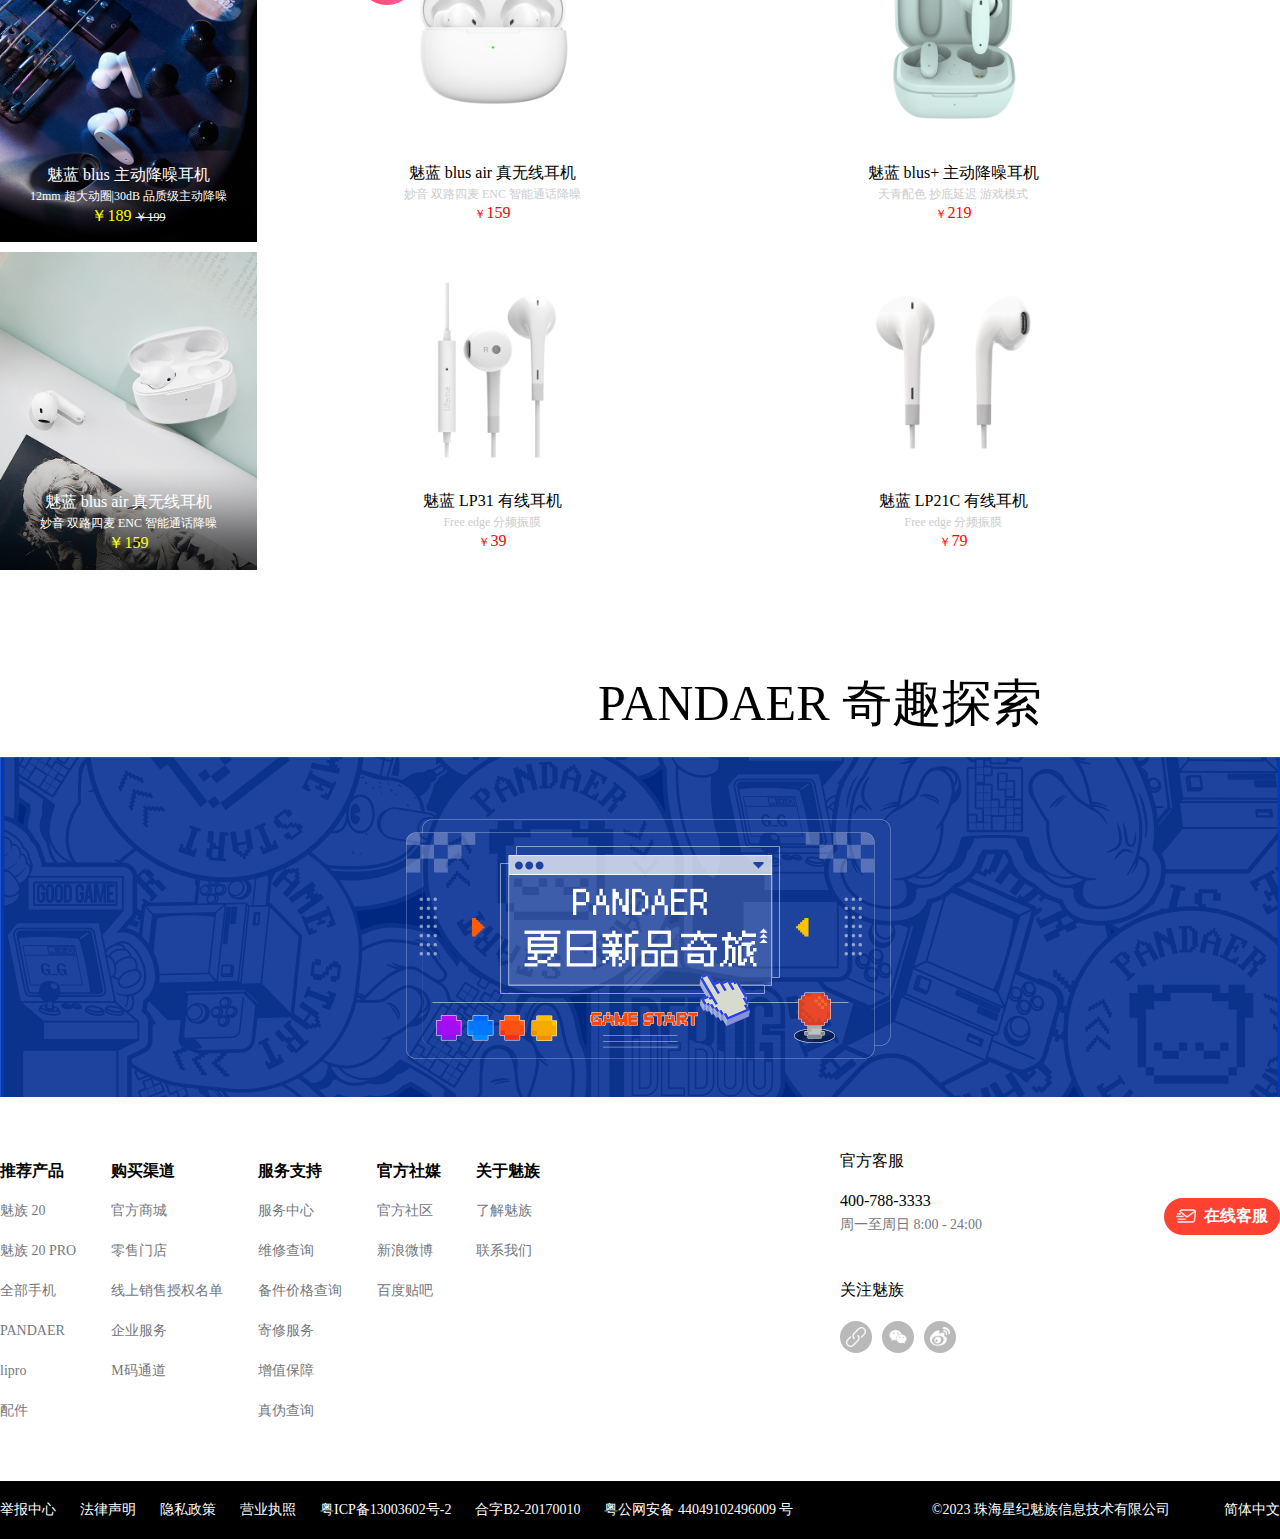
==== commit 0fa1be9f: "阴影样式" ====
--- a/index.html
+++ b/index.html
@@ -33,7 +33,7 @@
                 </ul>
             </div>
             <div class="search-bar">
-                <input id="barInput" type="text" placeholder="魅族18S">
+                <input type="text" placeholder="魅族18S">
                 <div class="icons">
                     <span class="iconfont icon-sousuo1"></span>
                     <span class="iconfont icon-yonghu" id="span1">
@@ -215,15 +215,15 @@
     <!-- 輪播圖 -->
         <div class="swiper mySwiper">
             <div class="swiper-wrapper">
+                <div class="swiper-slide"><img src="https://fms.res.meizu.com/dms/2023/07/03/dee5ac79-c65f-42d6-9d4b-70a0bf4d235b.jpg" alt=""></div>
                 <div class="swiper-slide"><img src="img/banner.jpg" alt=""></div>
+                <div class="swiper-slide"><img src="https://fms.res.meizu.com/dms/2023/06/21/572795f9-73f4-4418-89f9-0f0397ab49b1.jpg" alt=""></div>
+                <div class="swiper-slide"><img src="https://fms.res.meizu.com/dms/2023/06/01/687b91dd-4437-42fb-a2b7-6bdb622b6926.jpg" alt=""></div>
+                <div class="swiper-slide"><img src="https://fms.res.meizu.com/dms/2023/07/05/3873f90a-90a9-4572-bcd4-6898fe176887.jpg" alt=""></div>
+                <div class="swiper-slide"><img src="https://fms.res.meizu.com/dms/2023/07/04/b05e3405-ca91-4274-bd59-286c413e8b43.jpg" alt=""></div>
                 <div class="swiper-slide"><img src="img/banner.jpg" alt=""></div>
-                <div class="swiper-slide"><img src="img/banner.jpg" alt=""></div>
-                <div class="swiper-slide"><img src="img/banner.jpg" alt=""></div>
-                <div class="swiper-slide"><img src="img/banner.jpg" alt=""></div>
-                <div class="swiper-slide"><img src="img/banner.jpg" alt=""></div>
-                <div class="swiper-slide"><img src="img/banner.jpg" alt=""></div>
-                <div class="swiper-slide"><img src="img/banner.jpg" alt=""></div>
-                <div class="swiper-slide"><img src="img/banner.jpg" alt=""></div>
+                <div class="swiper-slide"><img src="https://fms.res.meizu.com/dms/2023/07/13/549e46fa-f7c2-4417-95d8-fe2aecc6d728.jpg" alt=""></div>
+                <div class="swiper-slide"><img src="https://fms.res.meizu.com/dms/2023/07/12/4f43de21-4ee8-42fc-8624-e795aae675af.jpg" alt=""></div>
             </div>
             <div class="swiper-pagination"></div>
         </div>
--- a/css/index.css
+++ b/css/index.css
@@ -54,6 +54,7 @@
     border: none;
     border-radius: 12px;
     margin-right: 10px;
+    box-shadow: 0 0 5px rgb(0, 0, 0,0.4);
 }
 
 .icons{
@@ -351,10 +352,6 @@
     font-size: 20px;
 }
 
-#barInput {
-    box-shadow: 0 0 2px black;
-}
-
 .icon-yonghu {
     position: relative;
 }
@@ -371,7 +368,7 @@
     background-color: #fff;
     color: #000;
     border-radius: 12px;
-    box-shadow: 0 0 2px black;
+    box-shadow: 0 0 5px rgb(0, 0, 0,0.4);
     display: none;
     overflow: hidden;
 }
@@ -405,7 +402,7 @@
     background-color: #fff;
     color: #737880;
     border-radius: 12px;
-    box-shadow: 0 0 2px black;
+    box-shadow: 0 0 5px rgb(0, 0, 0,0.4);
     display: none;
     justify-content: center;
     overflow: hidden;
@@ -615,7 +612,7 @@
     background-color: #fff;
     color: #000;
     border-radius: 12px;
-    box-shadow: 0 0 2px black;
+    box-shadow: 0 0 5px rgb(0, 0, 0,0.4);
     overflow: hidden;
     display: none;
     padding: 15px;
@@ -686,7 +683,7 @@
     bottom: 30px;
     color: #000;
     background-color: white;
-    box-shadow: 0 0 2px black;
+    box-shadow: 0 0 5px rgb(0, 0, 0,0.4);
     left: 50%;
     transform: translateX(-50px);
     border-radius: 12px;
